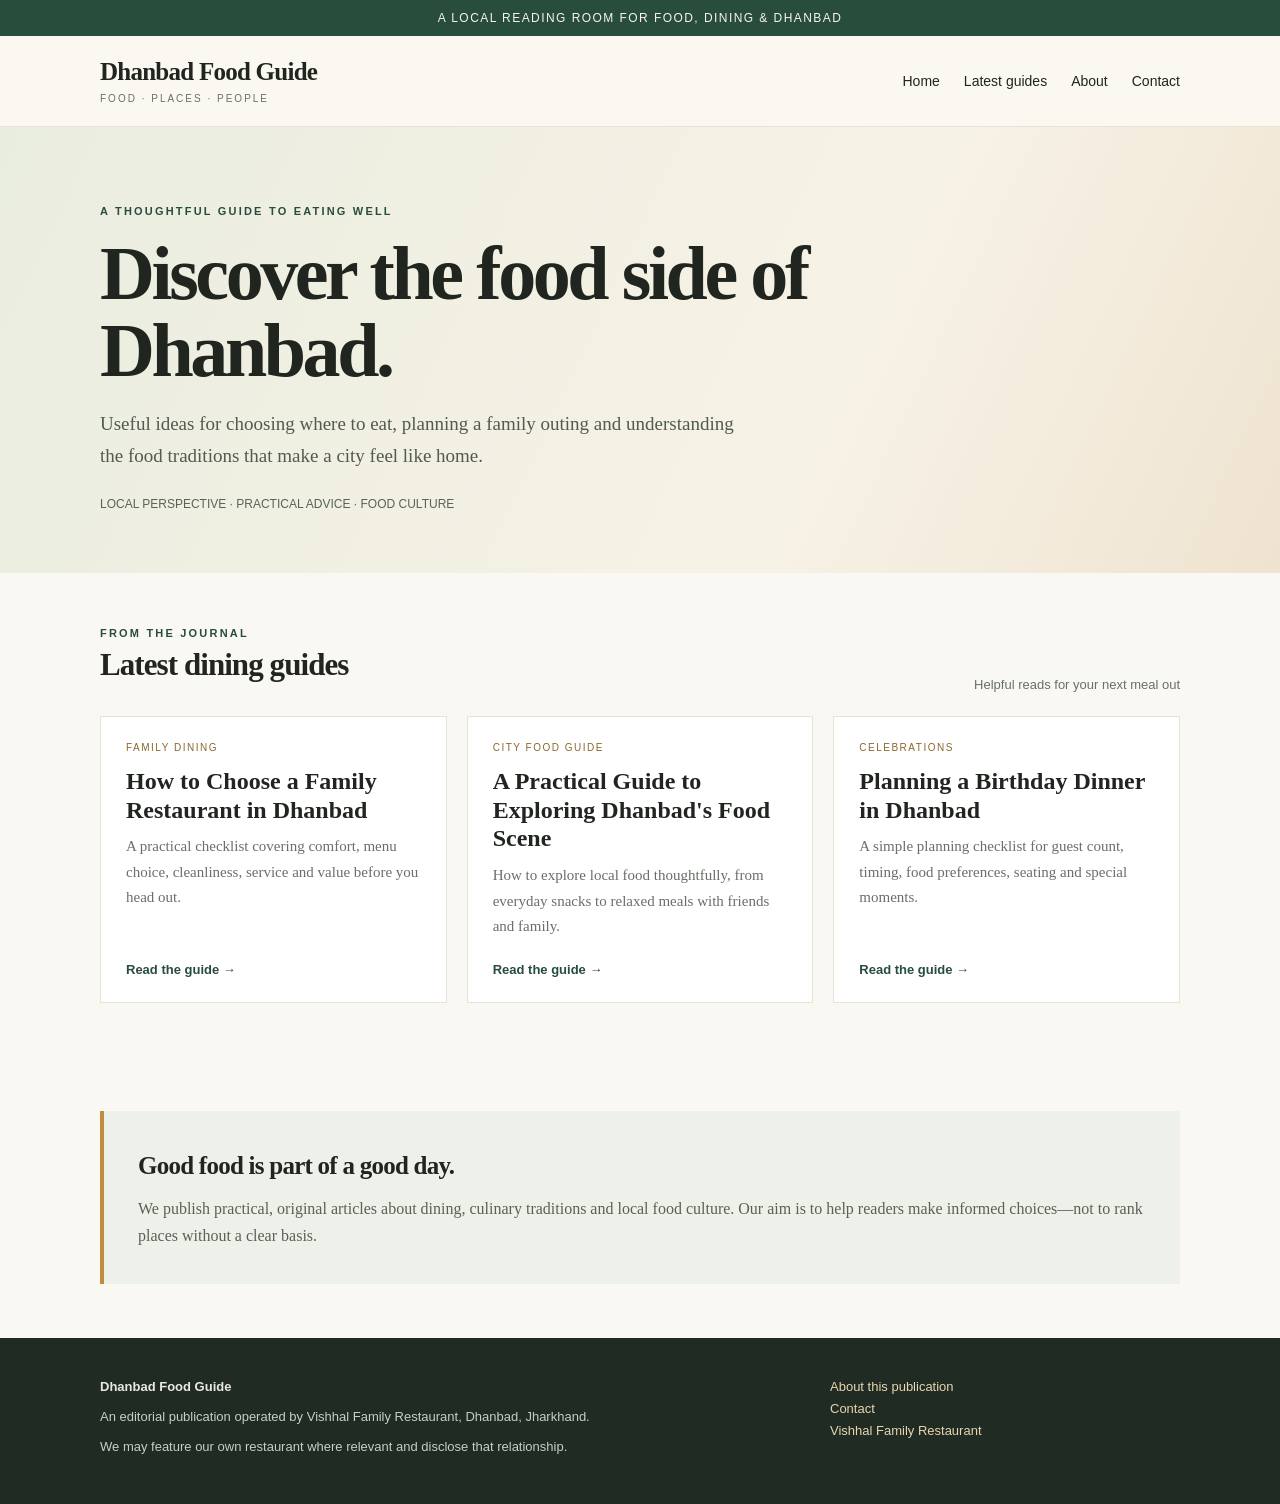
==== index.html @ 60df1d13 "Add index.html" ====
<!doctype html>
<html lang="en"><head><meta charset="utf-8"><meta name="viewport" content="width=device-width,initial-scale=1"><title>Dhanbad Food Guide | Restaurants, Dining & Local Food</title><meta name="description" content="Explore Dhanbad's food and dining scene with practical restaurant guides, family dining ideas, local food culture and useful planning tips."><meta name="robots" content="index,follow"><link rel="canonical" href="https://vishhalfamilyrestaurant-ai.github.io/VFRblog/"><meta property="og:title" content="Dhanbad Food Guide"><meta property="og:description" content="Practical guides to food, dining and local food culture in Dhanbad."><meta property="og:type" content="website"><link rel="stylesheet" href="assets/css/style.css"></head>
<body><div class="topline">A local reading room for food, dining & Dhanbad</div><header class="header"><div class="wrap nav"><a class="brand" href="index.html">Dhanbad Food Guide<small>Food · Places · People</small></a><nav class="links"><a href="index.html">Home</a><a href="#guides">Latest guides</a><a href="about.html">About</a><a href="contact.html">Contact</a></nav></div></header>
<main><section class="hero"><div class="wrap"><div class="eyebrow">A thoughtful guide to eating well</div><h1>Discover the food side of Dhanbad.</h1><p>Useful ideas for choosing where to eat, planning a family outing and understanding the food traditions that make a city feel like home.</p><div class="hero-note">LOCAL PERSPECTIVE · PRACTICAL ADVICE · FOOD CULTURE</div></div></section>
<section class="section wrap" id="guides"><div class="section-head"><div><div class="eyebrow">From the journal</div><h2>Latest dining guides</h2></div><p>Helpful reads for your next meal out</p></div><div class="grid">
<article class="post"><div class="tag">Family dining</div><h3>How to Choose a Family Restaurant in Dhanbad</h3><p>A practical checklist covering comfort, menu choice, cleanliness, service and value before you head out.</p><a href="guides/choose-family-restaurant-dhanbad.html">Read the guide →</a></article>
<article class="post"><div class="tag">City food guide</div><h3>A Practical Guide to Exploring Dhanbad's Food Scene</h3><p>How to explore local food thoughtfully, from everyday snacks to relaxed meals with friends and family.</p><a href="guides/exploring-dhanbad-food-scene.html">Read the guide →</a></article>
<article class="post"><div class="tag">Celebrations</div><h3>Planning a Birthday Dinner in Dhanbad</h3><p>A simple planning checklist for guest count, timing, food preferences, seating and special moments.</p><a href="guides/birthday-dinner-planning-dhanbad.html">Read the guide →</a></article>
</div></section>
<section class="section wrap"><div class="about-strip"><h2>Good food is part of a good day.</h2><p>We publish practical, original articles about dining, culinary traditions and local food culture. Our aim is to help readers make informed choices—not to rank places without a clear basis.</p></div></section></main>
<footer class="footer"><div class="wrap footer-grid"><div><strong>Dhanbad Food Guide</strong><p>An editorial publication operated by Vishhal Family Restaurant, Dhanbad, Jharkhand.</p><p>We may feature our own restaurant where relevant and disclose that relationship.</p></div><div><a href="about.html">About this publication</a><br><a href="contact.html">Contact</a><br><a href="https://vishhalfamilyrestaurant.com">Vishhal Family Restaurant</a></div></div></footer></body></html>
---- assets/css/style.css ----
:root{--ink:#20251f;--muted:#687067;--paper:#faf8f2;--card:#fff;--line:#e8e3d8;--green:#284d3c;--gold:#c18b42;--soft:#eef1e9}*{box-sizing:border-box}html{scroll-behavior:smooth}body{margin:0;background:var(--paper);color:var(--ink);font-family:Georgia,'Times New Roman',serif;line-height:1.7}a{color:var(--green);text-decoration:none}a:hover{text-decoration:underline}.wrap{width:min(1080px,calc(100% - 40px));margin:auto}.topline{background:var(--green);color:#f7f4e9;font:12px/1.5 Arial,sans-serif;letter-spacing:.12em;text-transform:uppercase;text-align:center;padding:9px 12px}.header{border-bottom:1px solid var(--line);background:rgba(250,248,242,.96)}.nav{display:flex;align-items:center;justify-content:space-between;gap:20px;padding:22px 0}.brand{font-size:25px;font-weight:bold;line-height:1.1;color:var(--ink);letter-spacing:-.03em}.brand small{display:block;font:10px Arial,sans-serif;color:var(--muted);letter-spacing:.2em;text-transform:uppercase;margin-top:7px}.links{display:flex;gap:24px;flex-wrap:wrap;font:14px Arial,sans-serif}.links a{color:var(--ink)}.hero{padding:78px 0 62px;background:linear-gradient(115deg,#e9eddf 0%,#f7f2e6 65%,#efe3d0 100%)}.eyebrow{font:11px Arial,sans-serif;letter-spacing:.2em;text-transform:uppercase;color:var(--green);font-weight:bold}.hero h1{font-size:clamp(42px,7vw,76px);line-height:1.02;letter-spacing:-.045em;max-width:780px;margin:18px 0}.hero p{font-size:19px;color:#515b51;max-width:650px;margin:0}.hero-note{font:12px Arial,sans-serif;color:#596458;margin-top:25px}.section{padding:54px 0}.section-head{display:flex;justify-content:space-between;align-items:end;gap:20px;margin-bottom:24px}.section h2{font-size:31px;letter-spacing:-.03em;margin:0}.section-head p{font:13px Arial,sans-serif;color:var(--muted);margin:0}.grid{display:grid;grid-template-columns:repeat(3,1fr);gap:20px}.post{background:var(--card);border:1px solid var(--line);padding:25px;display:flex;flex-direction:column;min-height:260px}.post .tag{font:10px Arial,sans-serif;letter-spacing:.15em;text-transform:uppercase;color:#8b672f}.post h3{font-size:24px;line-height:1.2;margin:14px 0 10px}.post p{font-size:15px;color:var(--muted);margin:0 0 22px}.post a{margin-top:auto;font:13px Arial,sans-serif;font-weight:bold}.about-strip{background:var(--soft);padding:34px;border-left:4px solid var(--gold)}.about-strip h2{margin:0 0 8px;font-size:25px}.about-strip p{margin:0;color:#586257}.footer{background:#202b24;color:#e9e8df;padding:38px 0;font:13px/1.7 Arial,sans-serif}.footer a{color:#e9d5ad}.footer-grid{display:grid;grid-template-columns:2fr 1fr;gap:30px}.footer p{margin:8px 0;color:#c7cec5}.page{max-width:760px;margin:0 auto;padding:60px 0 80px}.page h1{font-size:clamp(38px,6vw,58px);line-height:1.08;letter-spacing:-.04em;margin:12px 0 18px}.page h2{font-size:28px;line-height:1.2;margin:38px 0 12px}.page p,.page li{font-size:18px;color:#424a42}.page .dek{font-size:21px;color:var(--muted)}.meta{font:12px Arial,sans-serif;color:var(--muted);letter-spacing:.04em}.notice{font:13px/1.6 Arial,sans-serif;background:#f0eee7;border:1px solid var(--line);padding:17px;margin:30px 0;color:#51594f}.page ul{padding-left:23px}.button{display:inline-block;background:var(--green);color:white;padding:12px 18px;font:13px Arial,sans-serif;letter-spacing:.03em}.button:hover{color:white;text-decoration:none;background:#1c3c2e}@media(max-width:760px){.nav{align-items:flex-start;flex-direction:column}.links{gap:15px}.hero{padding:56px 0 48px}.grid{grid-template-columns:1fr}.section{padding:40px 0}.footer-grid{grid-template-columns:1fr}.page{padding:42px 0 60px}.page p,.page li{font-size:17px}}
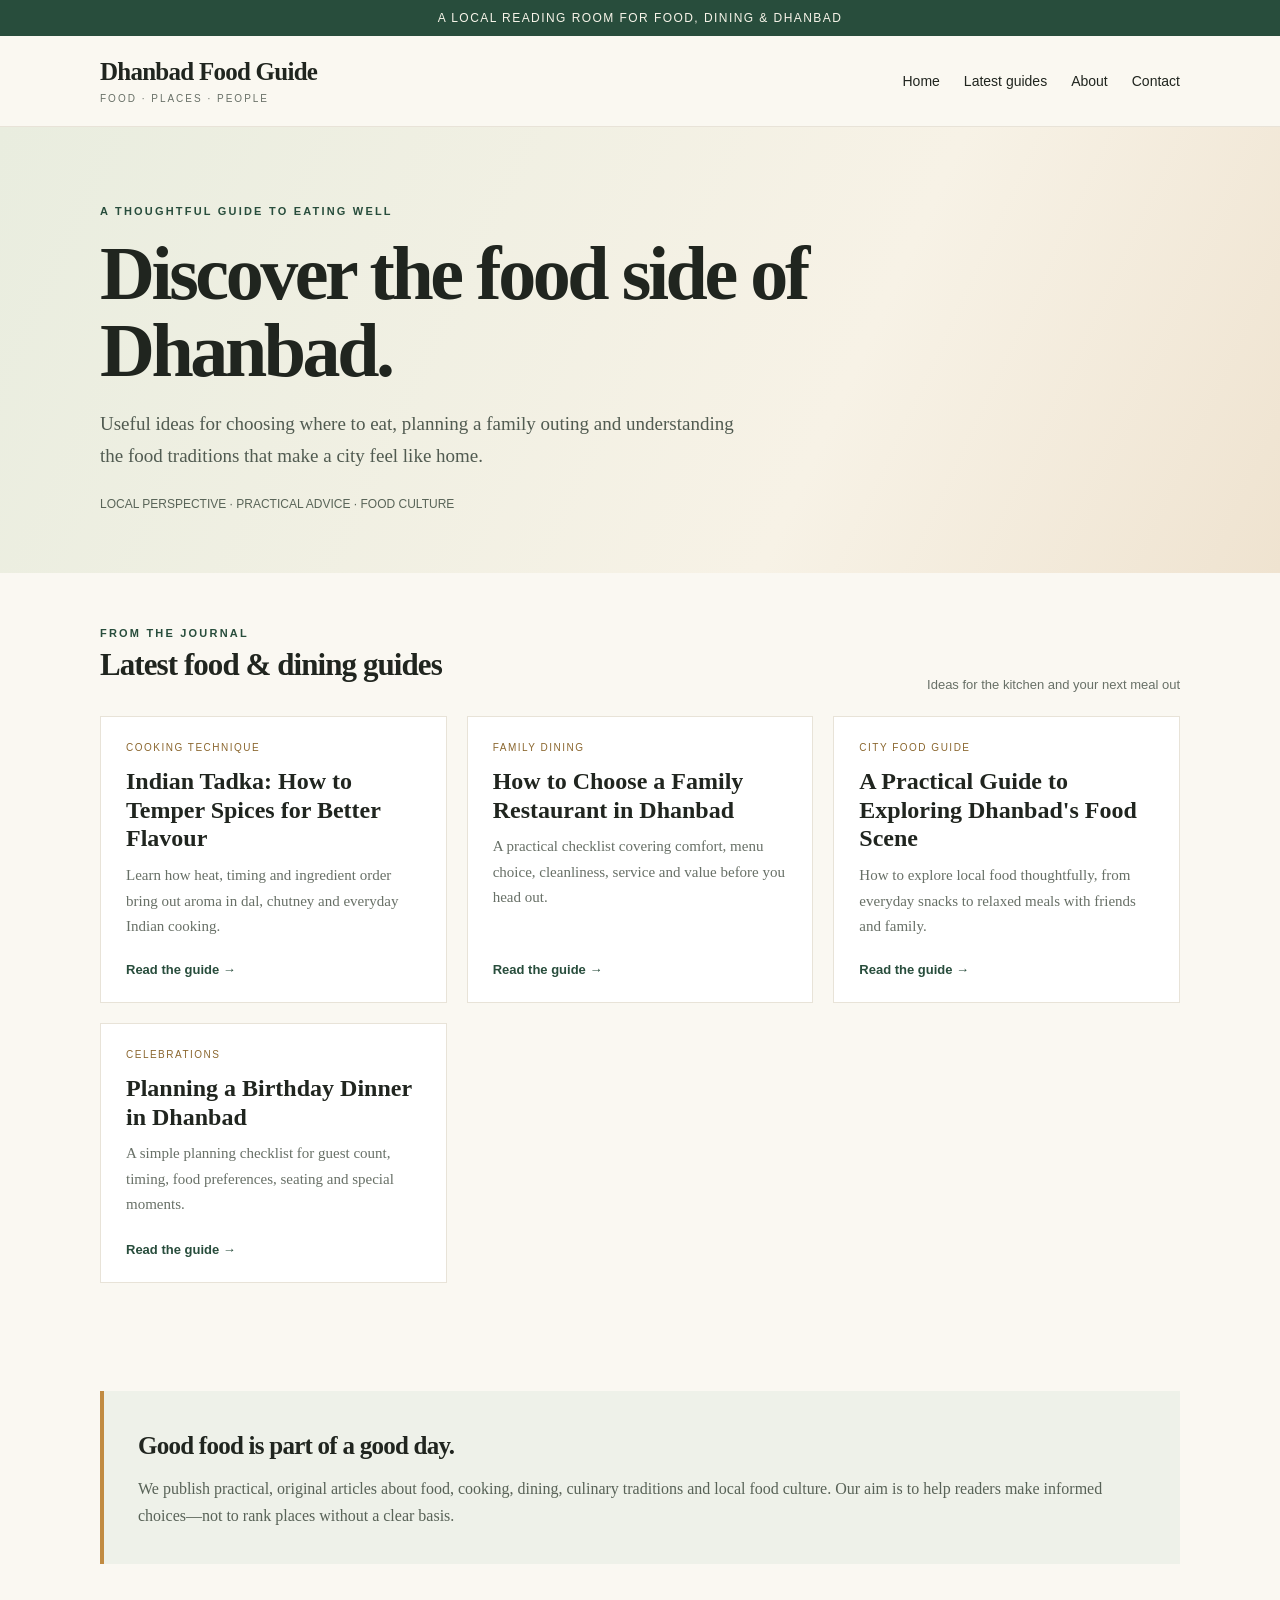
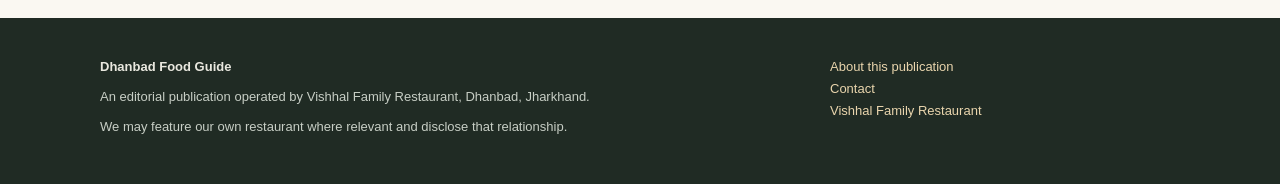
==== commit c461772b: "Add latest food guide to homepage" ====
--- a/index.html
+++ b/index.html
@@ -1,11 +1,12 @@
 <!doctype html>
-<html lang="en"><head><meta charset="utf-8"><meta name="viewport" content="width=device-width,initial-scale=1"><title>Dhanbad Food Guide | Restaurants, Dining & Local Food</title><meta name="description" content="Explore Dhanbad's food and dining scene with practical restaurant guides, family dining ideas, local food culture and useful planning tips."><meta name="robots" content="index,follow"><link rel="canonical" href="https://vishhalfamilyrestaurant-ai.github.io/VFRblog/"><meta property="og:title" content="Dhanbad Food Guide"><meta property="og:description" content="Practical guides to food, dining and local food culture in Dhanbad."><meta property="og:type" content="website"><link rel="stylesheet" href="assets/css/style.css"></head>
+<html lang="en"><head><meta charset="utf-8"><meta name="viewport" content="width=device-width,initial-scale=1"><title>Dhanbad Food Guide | Restaurants, Dining & Local Food</title><meta name="description" content="Explore Dhanbad's food and dining scene with practical restaurant guides, cooking knowledge, family meal ideas and local food culture."><meta name="robots" content="index,follow"><link rel="canonical" href="https://vishhalfamilyrestaurant.github.io/VFRblog/"><meta property="og:title" content="Dhanbad Food Guide"><meta property="og:description" content="Practical guides to food, cooking, dining and local food culture in Dhanbad."><meta property="og:type" content="website"><link rel="stylesheet" href="assets/css/style.css"></head>
 <body><div class="topline">A local reading room for food, dining & Dhanbad</div><header class="header"><div class="wrap nav"><a class="brand" href="index.html">Dhanbad Food Guide<small>Food · Places · People</small></a><nav class="links"><a href="index.html">Home</a><a href="#guides">Latest guides</a><a href="about.html">About</a><a href="contact.html">Contact</a></nav></div></header>
 <main><section class="hero"><div class="wrap"><div class="eyebrow">A thoughtful guide to eating well</div><h1>Discover the food side of Dhanbad.</h1><p>Useful ideas for choosing where to eat, planning a family outing and understanding the food traditions that make a city feel like home.</p><div class="hero-note">LOCAL PERSPECTIVE · PRACTICAL ADVICE · FOOD CULTURE</div></div></section>
-<section class="section wrap" id="guides"><div class="section-head"><div><div class="eyebrow">From the journal</div><h2>Latest dining guides</h2></div><p>Helpful reads for your next meal out</p></div><div class="grid">
+<section class="section wrap" id="guides"><div class="section-head"><div><div class="eyebrow">From the journal</div><h2>Latest food & dining guides</h2></div><p>Ideas for the kitchen and your next meal out</p></div><div class="grid">
+<article class="post"><div class="tag">Cooking technique</div><h3>Indian Tadka: How to Temper Spices for Better Flavour</h3><p>Learn how heat, timing and ingredient order bring out aroma in dal, chutney and everyday Indian cooking.</p><a href="guides/indian-tadka-tempering-spices.html">Read the guide →</a></article>
 <article class="post"><div class="tag">Family dining</div><h3>How to Choose a Family Restaurant in Dhanbad</h3><p>A practical checklist covering comfort, menu choice, cleanliness, service and value before you head out.</p><a href="guides/choose-family-restaurant-dhanbad.html">Read the guide →</a></article>
 <article class="post"><div class="tag">City food guide</div><h3>A Practical Guide to Exploring Dhanbad's Food Scene</h3><p>How to explore local food thoughtfully, from everyday snacks to relaxed meals with friends and family.</p><a href="guides/exploring-dhanbad-food-scene.html">Read the guide →</a></article>
 <article class="post"><div class="tag">Celebrations</div><h3>Planning a Birthday Dinner in Dhanbad</h3><p>A simple planning checklist for guest count, timing, food preferences, seating and special moments.</p><a href="guides/birthday-dinner-planning-dhanbad.html">Read the guide →</a></article>
 </div></section>
-<section class="section wrap"><div class="about-strip"><h2>Good food is part of a good day.</h2><p>We publish practical, original articles about dining, culinary traditions and local food culture. Our aim is to help readers make informed choices—not to rank places without a clear basis.</p></div></section></main>
+<section class="section wrap"><div class="about-strip"><h2>Good food is part of a good day.</h2><p>We publish practical, original articles about food, cooking, dining, culinary traditions and local food culture. Our aim is to help readers make informed choices—not to rank places without a clear basis.</p></div></section></main>
 <footer class="footer"><div class="wrap footer-grid"><div><strong>Dhanbad Food Guide</strong><p>An editorial publication operated by Vishhal Family Restaurant, Dhanbad, Jharkhand.</p><p>We may feature our own restaurant where relevant and disclose that relationship.</p></div><div><a href="about.html">About this publication</a><br><a href="contact.html">Contact</a><br><a href="https://vishhalfamilyrestaurant.com">Vishhal Family Restaurant</a></div></div></footer></body></html>
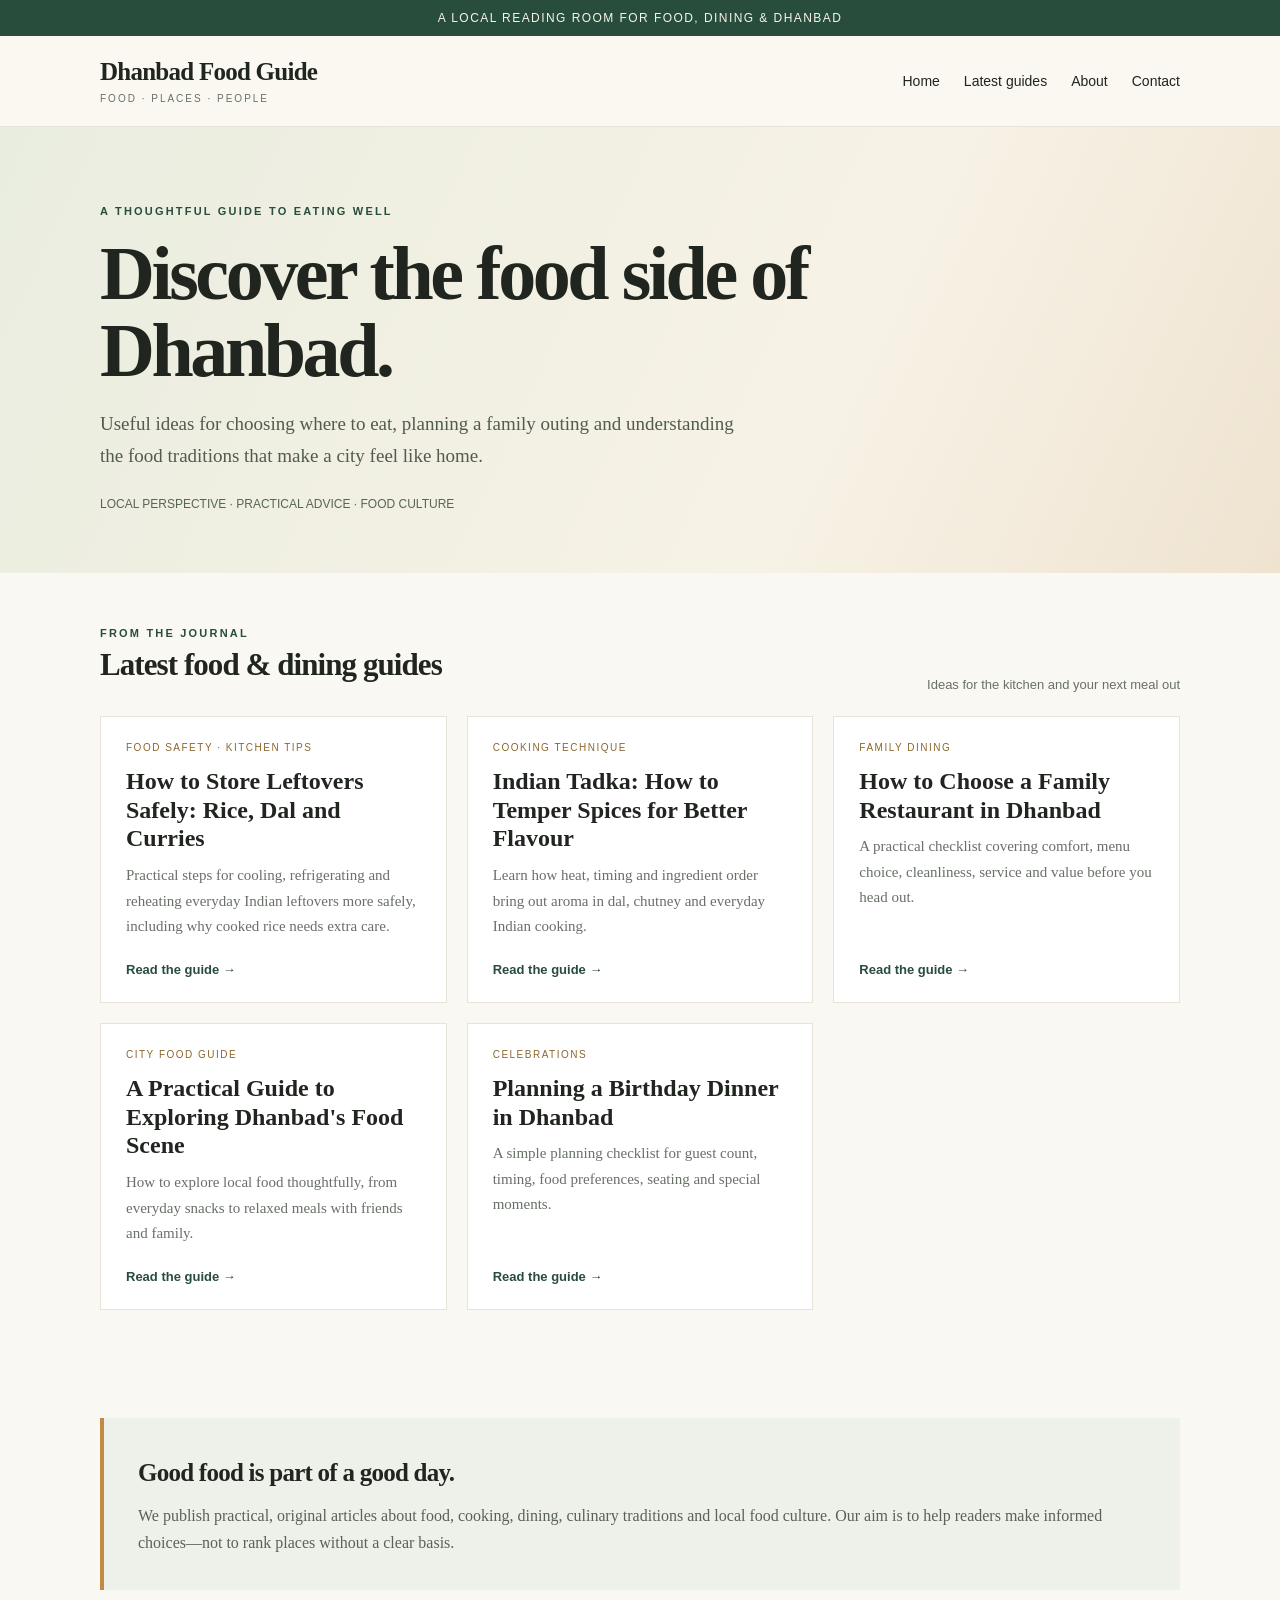
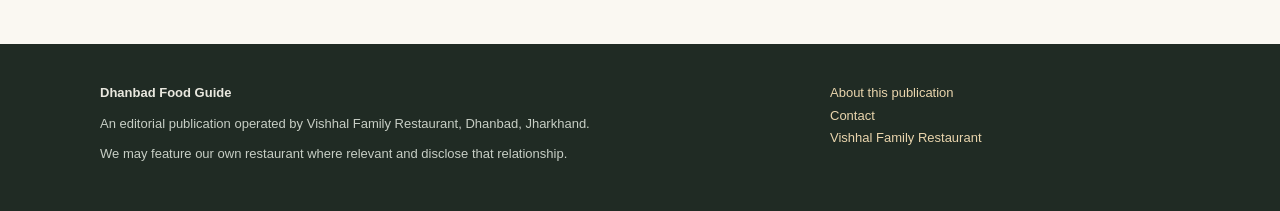
==== commit f050fabf: "Add leftover safety guide to homepage" ====
--- a/index.html
+++ b/index.html
@@ -3,6 +3,7 @@
 <body><div class="topline">A local reading room for food, dining & Dhanbad</div><header class="header"><div class="wrap nav"><a class="brand" href="index.html">Dhanbad Food Guide<small>Food · Places · People</small></a><nav class="links"><a href="index.html">Home</a><a href="#guides">Latest guides</a><a href="about.html">About</a><a href="contact.html">Contact</a></nav></div></header>
 <main><section class="hero"><div class="wrap"><div class="eyebrow">A thoughtful guide to eating well</div><h1>Discover the food side of Dhanbad.</h1><p>Useful ideas for choosing where to eat, planning a family outing and understanding the food traditions that make a city feel like home.</p><div class="hero-note">LOCAL PERSPECTIVE · PRACTICAL ADVICE · FOOD CULTURE</div></div></section>
 <section class="section wrap" id="guides"><div class="section-head"><div><div class="eyebrow">From the journal</div><h2>Latest food & dining guides</h2></div><p>Ideas for the kitchen and your next meal out</p></div><div class="grid">
+<article class="post"><div class="tag">Food safety · Kitchen tips</div><h3>How to Store Leftovers Safely: Rice, Dal and Curries</h3><p>Practical steps for cooling, refrigerating and reheating everyday Indian leftovers more safely, including why cooked rice needs extra care.</p><a href="guides/safe-leftovers-storage-rice-curries.html">Read the guide →</a></article>
 <article class="post"><div class="tag">Cooking technique</div><h3>Indian Tadka: How to Temper Spices for Better Flavour</h3><p>Learn how heat, timing and ingredient order bring out aroma in dal, chutney and everyday Indian cooking.</p><a href="guides/indian-tadka-tempering-spices.html">Read the guide →</a></article>
 <article class="post"><div class="tag">Family dining</div><h3>How to Choose a Family Restaurant in Dhanbad</h3><p>A practical checklist covering comfort, menu choice, cleanliness, service and value before you head out.</p><a href="guides/choose-family-restaurant-dhanbad.html">Read the guide →</a></article>
 <article class="post"><div class="tag">City food guide</div><h3>A Practical Guide to Exploring Dhanbad's Food Scene</h3><p>How to explore local food thoughtfully, from everyday snacks to relaxed meals with friends and family.</p><a href="guides/exploring-dhanbad-food-scene.html">Read the guide →</a></article>
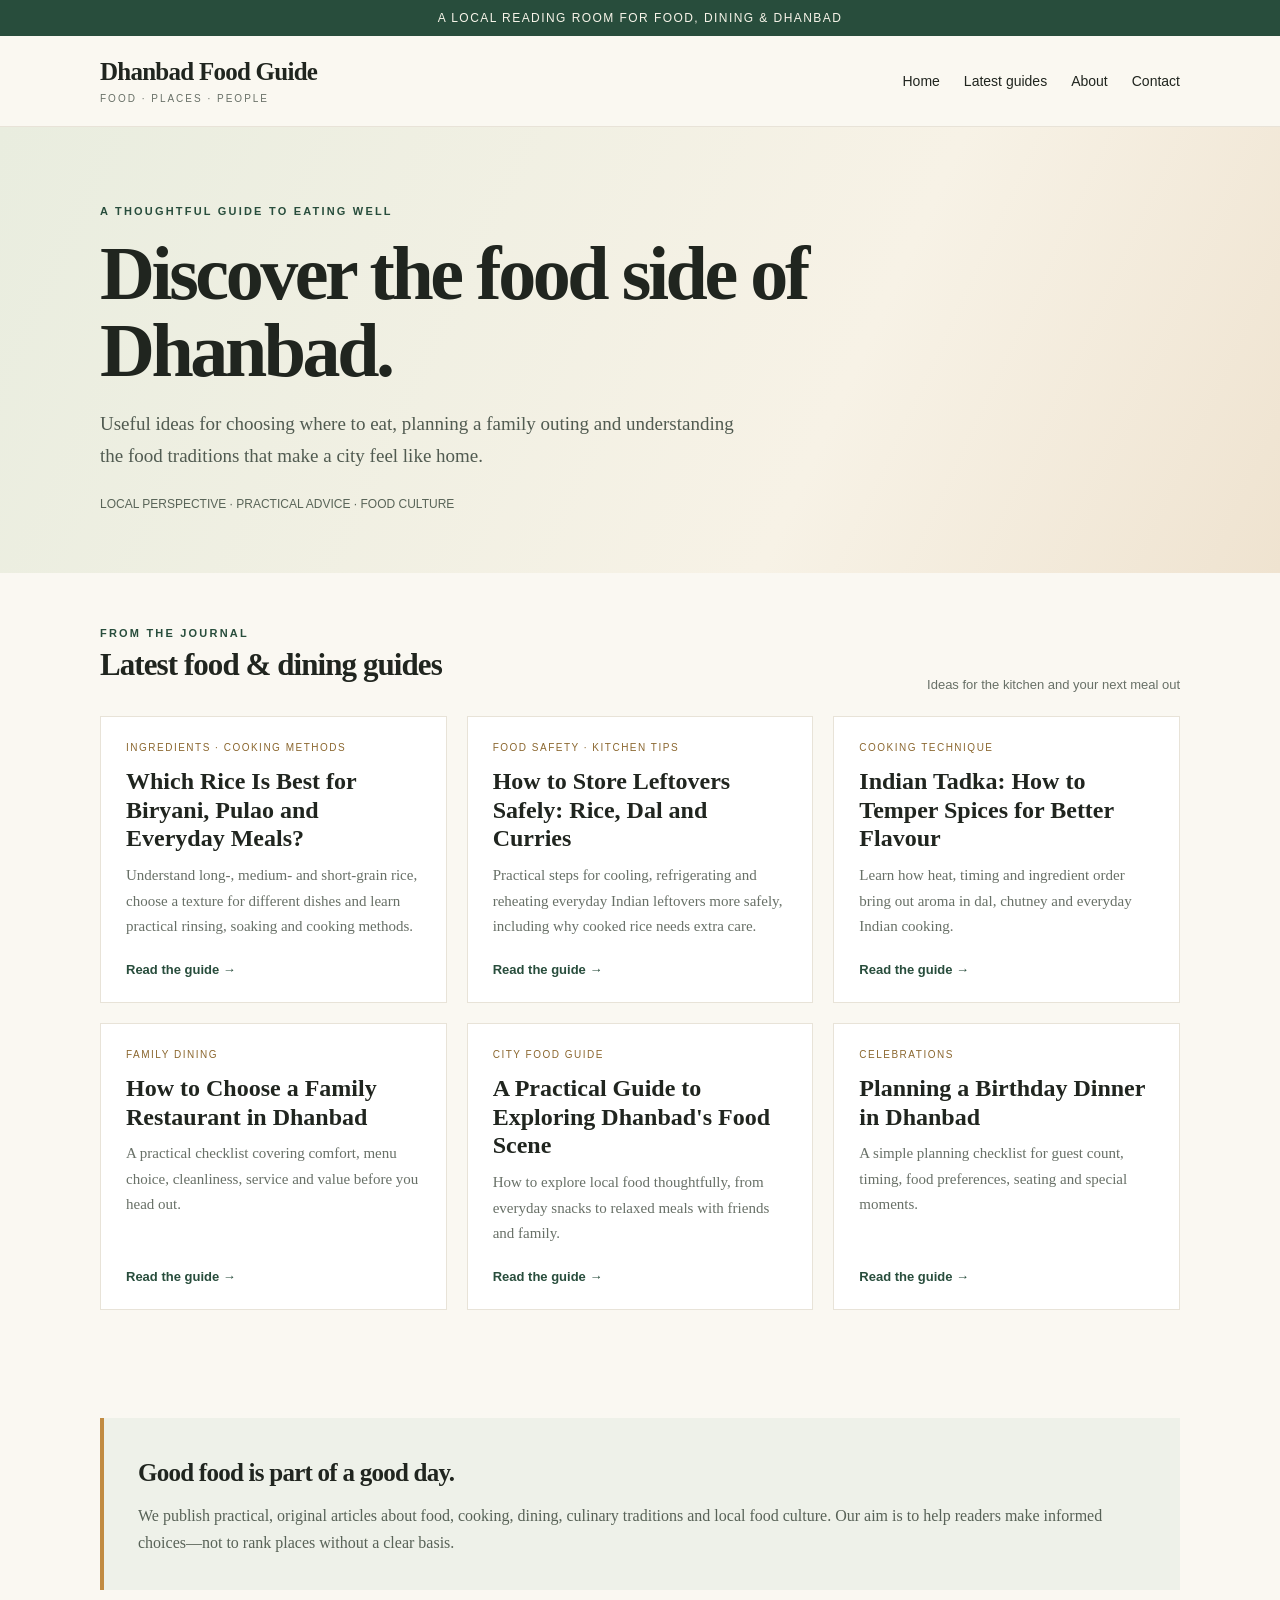
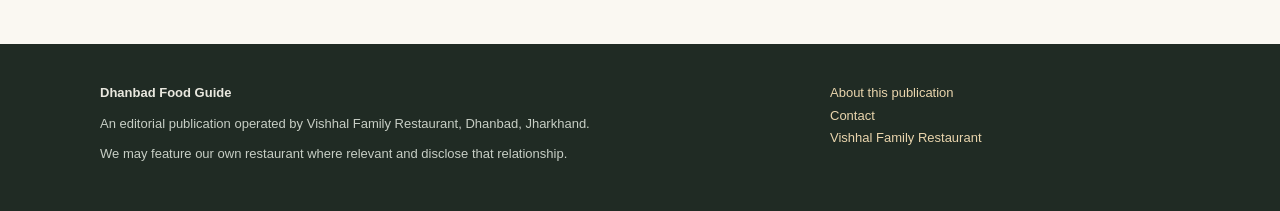
==== commit 5070f82e: "Add 20 November food guide to homepage" ====
--- a/index.html
+++ b/index.html
@@ -3,6 +3,7 @@
 <body><div class="topline">A local reading room for food, dining & Dhanbad</div><header class="header"><div class="wrap nav"><a class="brand" href="index.html">Dhanbad Food Guide<small>Food · Places · People</small></a><nav class="links"><a href="index.html">Home</a><a href="#guides">Latest guides</a><a href="about.html">About</a><a href="contact.html">Contact</a></nav></div></header>
 <main><section class="hero"><div class="wrap"><div class="eyebrow">A thoughtful guide to eating well</div><h1>Discover the food side of Dhanbad.</h1><p>Useful ideas for choosing where to eat, planning a family outing and understanding the food traditions that make a city feel like home.</p><div class="hero-note">LOCAL PERSPECTIVE · PRACTICAL ADVICE · FOOD CULTURE</div></div></section>
 <section class="section wrap" id="guides"><div class="section-head"><div><div class="eyebrow">From the journal</div><h2>Latest food & dining guides</h2></div><p>Ideas for the kitchen and your next meal out</p></div><div class="grid">
+<article class="post"><div class="tag">Ingredients · Cooking methods</div><h3>Which Rice Is Best for Biryani, Pulao and Everyday Meals?</h3><p>Understand long-, medium- and short-grain rice, choose a texture for different dishes and learn practical rinsing, soaking and cooking methods.</p><a href="guides/choose-rice-for-biryani-pulao-everyday-meals.html">Read the guide →</a></article>
 <article class="post"><div class="tag">Food safety · Kitchen tips</div><h3>How to Store Leftovers Safely: Rice, Dal and Curries</h3><p>Practical steps for cooling, refrigerating and reheating everyday Indian leftovers more safely, including why cooked rice needs extra care.</p><a href="guides/safe-leftovers-storage-rice-curries.html">Read the guide →</a></article>
 <article class="post"><div class="tag">Cooking technique</div><h3>Indian Tadka: How to Temper Spices for Better Flavour</h3><p>Learn how heat, timing and ingredient order bring out aroma in dal, chutney and everyday Indian cooking.</p><a href="guides/indian-tadka-tempering-spices.html">Read the guide →</a></article>
 <article class="post"><div class="tag">Family dining</div><h3>How to Choose a Family Restaurant in Dhanbad</h3><p>A practical checklist covering comfort, menu choice, cleanliness, service and value before you head out.</p><a href="guides/choose-family-restaurant-dhanbad.html">Read the guide →</a></article>
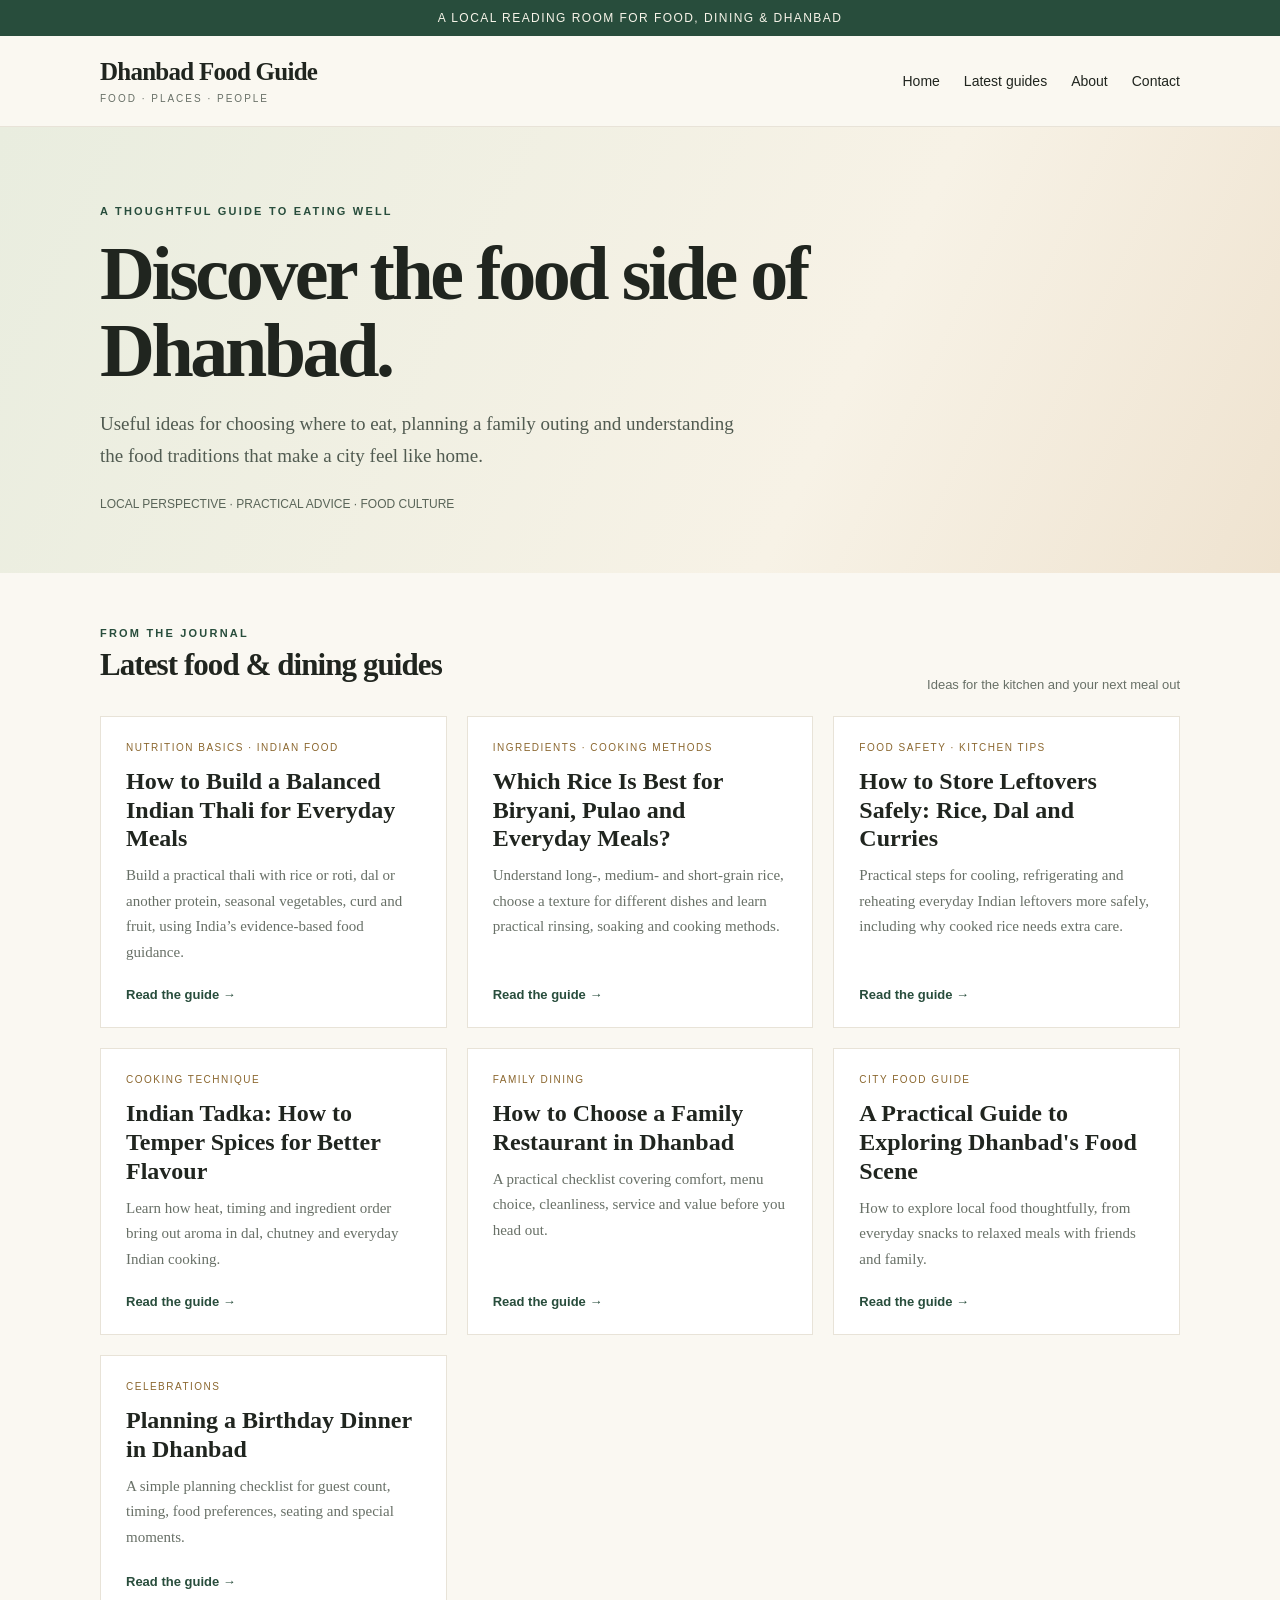
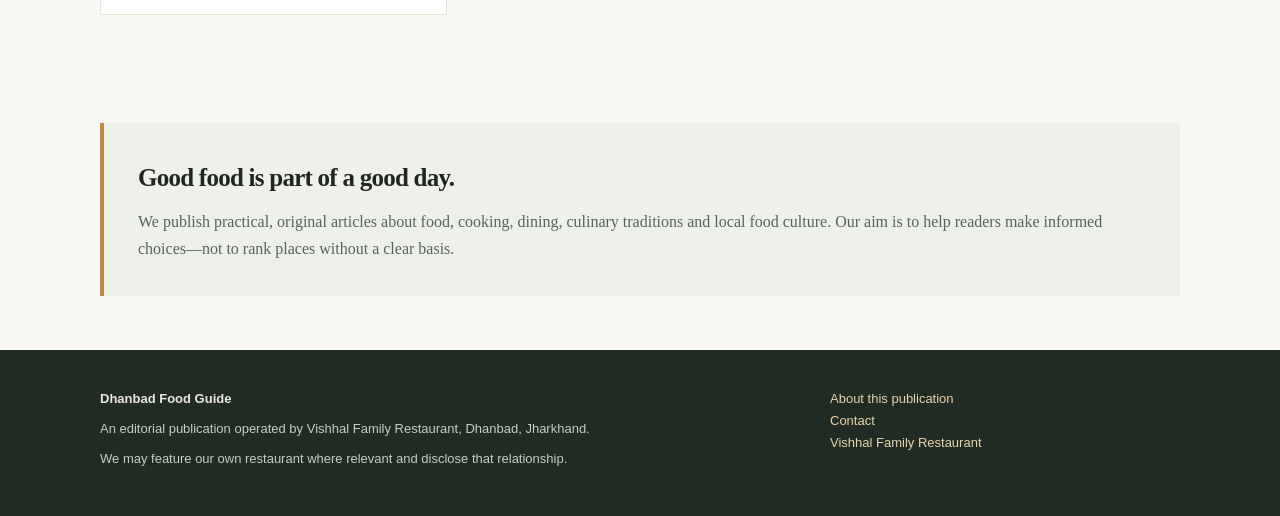
==== commit 512b4b03: "Add 21 November thali guide to homepage" ====
--- a/index.html
+++ b/index.html
@@ -3,6 +3,7 @@
 <body><div class="topline">A local reading room for food, dining & Dhanbad</div><header class="header"><div class="wrap nav"><a class="brand" href="index.html">Dhanbad Food Guide<small>Food · Places · People</small></a><nav class="links"><a href="index.html">Home</a><a href="#guides">Latest guides</a><a href="about.html">About</a><a href="contact.html">Contact</a></nav></div></header>
 <main><section class="hero"><div class="wrap"><div class="eyebrow">A thoughtful guide to eating well</div><h1>Discover the food side of Dhanbad.</h1><p>Useful ideas for choosing where to eat, planning a family outing and understanding the food traditions that make a city feel like home.</p><div class="hero-note">LOCAL PERSPECTIVE · PRACTICAL ADVICE · FOOD CULTURE</div></div></section>
 <section class="section wrap" id="guides"><div class="section-head"><div><div class="eyebrow">From the journal</div><h2>Latest food & dining guides</h2></div><p>Ideas for the kitchen and your next meal out</p></div><div class="grid">
+<article class="post"><div class="tag">Nutrition basics · Indian food</div><h3>How to Build a Balanced Indian Thali for Everyday Meals</h3><p>Build a practical thali with rice or roti, dal or another protein, seasonal vegetables, curd and fruit, using India’s evidence-based food guidance.</p><a href="guides/build-balanced-indian-thali-everyday-meals.html">Read the guide →</a></article>
 <article class="post"><div class="tag">Ingredients · Cooking methods</div><h3>Which Rice Is Best for Biryani, Pulao and Everyday Meals?</h3><p>Understand long-, medium- and short-grain rice, choose a texture for different dishes and learn practical rinsing, soaking and cooking methods.</p><a href="guides/choose-rice-for-biryani-pulao-everyday-meals.html">Read the guide →</a></article>
 <article class="post"><div class="tag">Food safety · Kitchen tips</div><h3>How to Store Leftovers Safely: Rice, Dal and Curries</h3><p>Practical steps for cooling, refrigerating and reheating everyday Indian leftovers more safely, including why cooked rice needs extra care.</p><a href="guides/safe-leftovers-storage-rice-curries.html">Read the guide →</a></article>
 <article class="post"><div class="tag">Cooking technique</div><h3>Indian Tadka: How to Temper Spices for Better Flavour</h3><p>Learn how heat, timing and ingredient order bring out aroma in dal, chutney and everyday Indian cooking.</p><a href="guides/indian-tadka-tempering-spices.html">Read the guide →</a></article>
